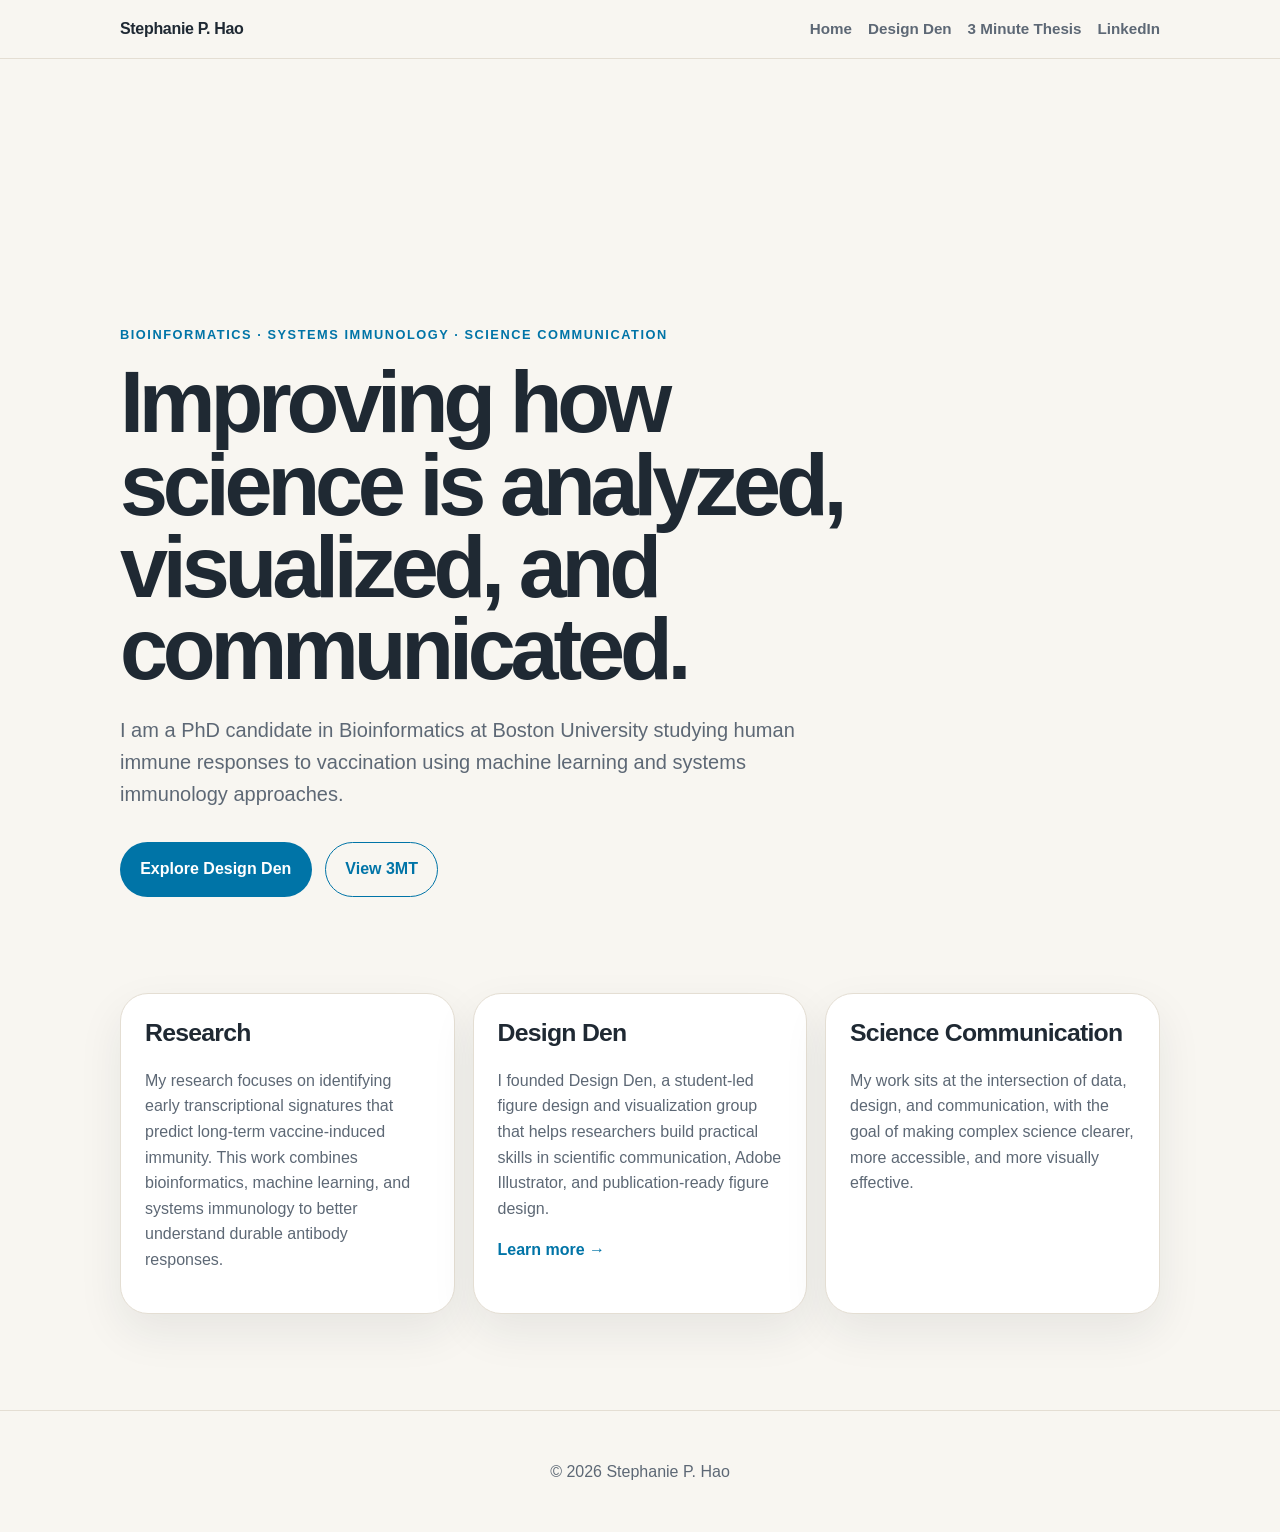
==== index.html @ fa337948 "Refactor hero section with video background" ====
<!DOCTYPE html>
<html lang="en">
<head>
  <meta charset="UTF-8" />
  <meta name="viewport" content="width=device-width, initial-scale=1.0" />

  <title>Stephanie P. Hao | Bioinformatics, Systems Immunology & Science Communication</title>
  <meta name="description" content="Stephanie P. Hao is a PhD candidate in Bioinformatics at Boston University studying vaccine responses using machine learning and systems immunology, with interests in scientific visualization and communication." />
  <meta name="keywords" content="Stephanie Hao, Boston University, bioinformatics, systems immunology, vaccine response, machine learning, science communication, Design Den" />

  <meta property="og:title" content="Stephanie P. Hao" />
  <meta property="og:description" content="Bioinformatics PhD candidate at Boston University working at the intersection of systems immunology, machine learning, vaccine response, and science communication." />
  <meta property="og:type" content="website" />

  <link rel="stylesheet" href="styles.css" />
</head>

<body>
  <header class="site-header">
    <nav class="nav">
      <a class="logo" href="index.html">Stephanie P. Hao</a>
      <div class="nav-links">
        <a href="index.html">Home</a>
        <a href="design-den.html">Design Den</a>
        <a href="3-minute-thesis.html">3 Minute Thesis</a>
        <a href="https://www.linkedin.com/in/stephaniehao/">LinkedIn</a>
      </div>
    </nav>
  </header>

  <main>
    <section class="hero hero-video">
      <div class="hero-background">
        <iframe
          src="https://www.youtube.com/embed/H7XopoUqUsY?autoplay=1&mute=1&loop=1&playlist=H7XopoUqUsY&controls=0&showinfo=0&rel=0"
          title="Design Den Video"
          frameborder="0"
          allow="autoplay; encrypted-media"
          allowfullscreen>
        </iframe>
      </div>
    
      <div class="hero-overlay"></div>
    
      <div class="hero-content">
        <p class="eyebrow">Bioinformatics · Systems Immunology · Science Communication</p>
    
        <h1>Improving how science is analyzed, visualized, and communicated.</h1>
    
        <p class="hero-text">
          I am a PhD candidate in Bioinformatics at Boston University studying human immune responses to vaccination using machine learning and systems immunology approaches.
        </p>
    
        <div class="button-row">
          <a class="button primary" href="design-den.html">Explore Design Den</a>
          <a class="button secondary" href="3-minute-thesis.html">View 3MT</a>
        </div>
      </div>
    </section>

    <section class="content-grid">
      <article class="card">
        <h2>Research</h2>
        <p>
          My research focuses on identifying early transcriptional signatures that predict long-term vaccine-induced immunity.
          This work combines bioinformatics, machine learning, and systems immunology to better understand durable antibody responses.
        </p>
      </article>

      <article class="card">
        <h2>Design Den</h2>
        <p>
          I founded Design Den, a student-led figure design and visualization group that helps researchers build practical skills in scientific communication, Adobe Illustrator, and publication-ready figure design.
        </p>
        <a class="text-link" href="design-den.html">Learn more →</a>
      </article>

      <article class="card">
        <h2>Science Communication</h2>
        <p>
          My work sits at the intersection of data, design, and communication, with the goal of making complex science clearer, more accessible, and more visually effective.
        </p>
      </article>
    </section>
  </main>

  <footer>
    <p>© 2026 Stephanie P. Hao</p>
  </footer>
</body>
</html>
---- styles.css ----
/* Stephanie P. Hao GitHub Pages Site */

:root {
  --bg: #f8f6f1;
  --surface: #ffffff;
  --text: #1f2933;
  --muted: #5d6875;
  --accent: #0074a7;
  --accent-dark: #005b83;
  --border: #e4ded3;
  --soft: #e6f4f1;
  --shadow: 0 18px 45px rgba(31, 41, 51, 0.08);
}

* {
  box-sizing: border-box;
}

body {
  margin: 0;
  font-family: Inter, -apple-system, BlinkMacSystemFont, "Segoe UI", sans-serif;
  background: var(--bg);
  color: var(--text);
  line-height: 1.6;
}

.site-header {
  background: rgba(248, 246, 241, 0.92);
  backdrop-filter: blur(14px);
  border-bottom: 1px solid var(--border);
  position: sticky;
  top: 0;
  z-index: 10;
}

.nav {
  max-width: 1080px;
  margin: 0 auto;
  padding: 1rem 1.25rem;
  display: flex;
  align-items: center;
  justify-content: space-between;
  gap: 1.5rem;
}

.logo {
  font-weight: 800;
  color: var(--text);
  text-decoration: none;
  letter-spacing: -0.02em;
}

.nav-links {
  display: flex;
  gap: 1rem;
  flex-wrap: wrap;
}

.nav-links a {
  color: var(--muted);
  text-decoration: none;
  font-weight: 600;
  font-size: 0.95rem;
}

.nav-links a:hover {
  color: var(--accent);
}

main {
  max-width: 1080px;
  margin: 0 auto;
  padding: 0 1.25rem 4rem;
}

.hero,
.page-hero {
  padding: 6rem 0 4rem;
}

.hero {
  max-width: 840px;
}

.page-hero {
  max-width: 780px;
}

.eyebrow {
  color: var(--accent);
  text-transform: uppercase;
  letter-spacing: 0.12em;
  font-weight: 800;
  font-size: 0.8rem;
  margin-bottom: 1rem;
}

h1 {
  font-size: clamp(2.6rem, 7vw, 5.4rem);
  line-height: 0.95;
  letter-spacing: -0.06em;
  margin: 0 0 1.5rem;
}

h2 {
  font-size: 1.55rem;
  letter-spacing: -0.03em;
  line-height: 1.2;
  margin-top: 0;
}

.hero-text {
  color: var(--muted);
  font-size: 1.25rem;
  max-width: 700px;
}

.button-row {
  display: flex;
  flex-wrap: wrap;
  gap: 0.85rem;
  margin-top: 2rem;
}

.button {
  display: inline-block;
  text-decoration: none;
  border-radius: 999px;
  padding: 0.85rem 1.2rem;
  font-weight: 800;
  border: 1px solid transparent;
}

.button.primary {
  color: white;
  background: var(--accent);
}

.button.primary:hover {
  background: var(--accent-dark);
}

.button.secondary {
  color: var(--accent);
  border-color: var(--accent);
  background: transparent;
}

.button.secondary:hover {
  background: var(--soft);
}

.text-link {
  color: var(--accent);
  font-weight: 800;
  text-decoration: none;
}

.content-grid {
  display: grid;
  grid-template-columns: repeat(3, 1fr);
  gap: 1.1rem;
  margin: 2rem 0;
}

.card,
.content-section {
  background: var(--surface);
  border: 1px solid var(--border);
  border-radius: 28px;
  box-shadow: var(--shadow);
}

.card {
  padding: 1.5rem;
}

.card p,
.content-section p {
  color: var(--muted);
}

.content-section {
  padding: 2rem;
  margin: 1.25rem 0;
}

.highlight {
  background: var(--soft);
}

footer {
  border-top: 1px solid var(--border);
  color: var(--muted);
  text-align: center;
  padding: 2rem 1rem;
}

@media (max-width: 760px) {
  .nav {
    align-items: flex-start;
    flex-direction: column;
  }

  .content-grid {
    grid-template-columns: 1fr;
  }

  .hero,
  .page-hero {
    padding-top: 4rem;
  }
}
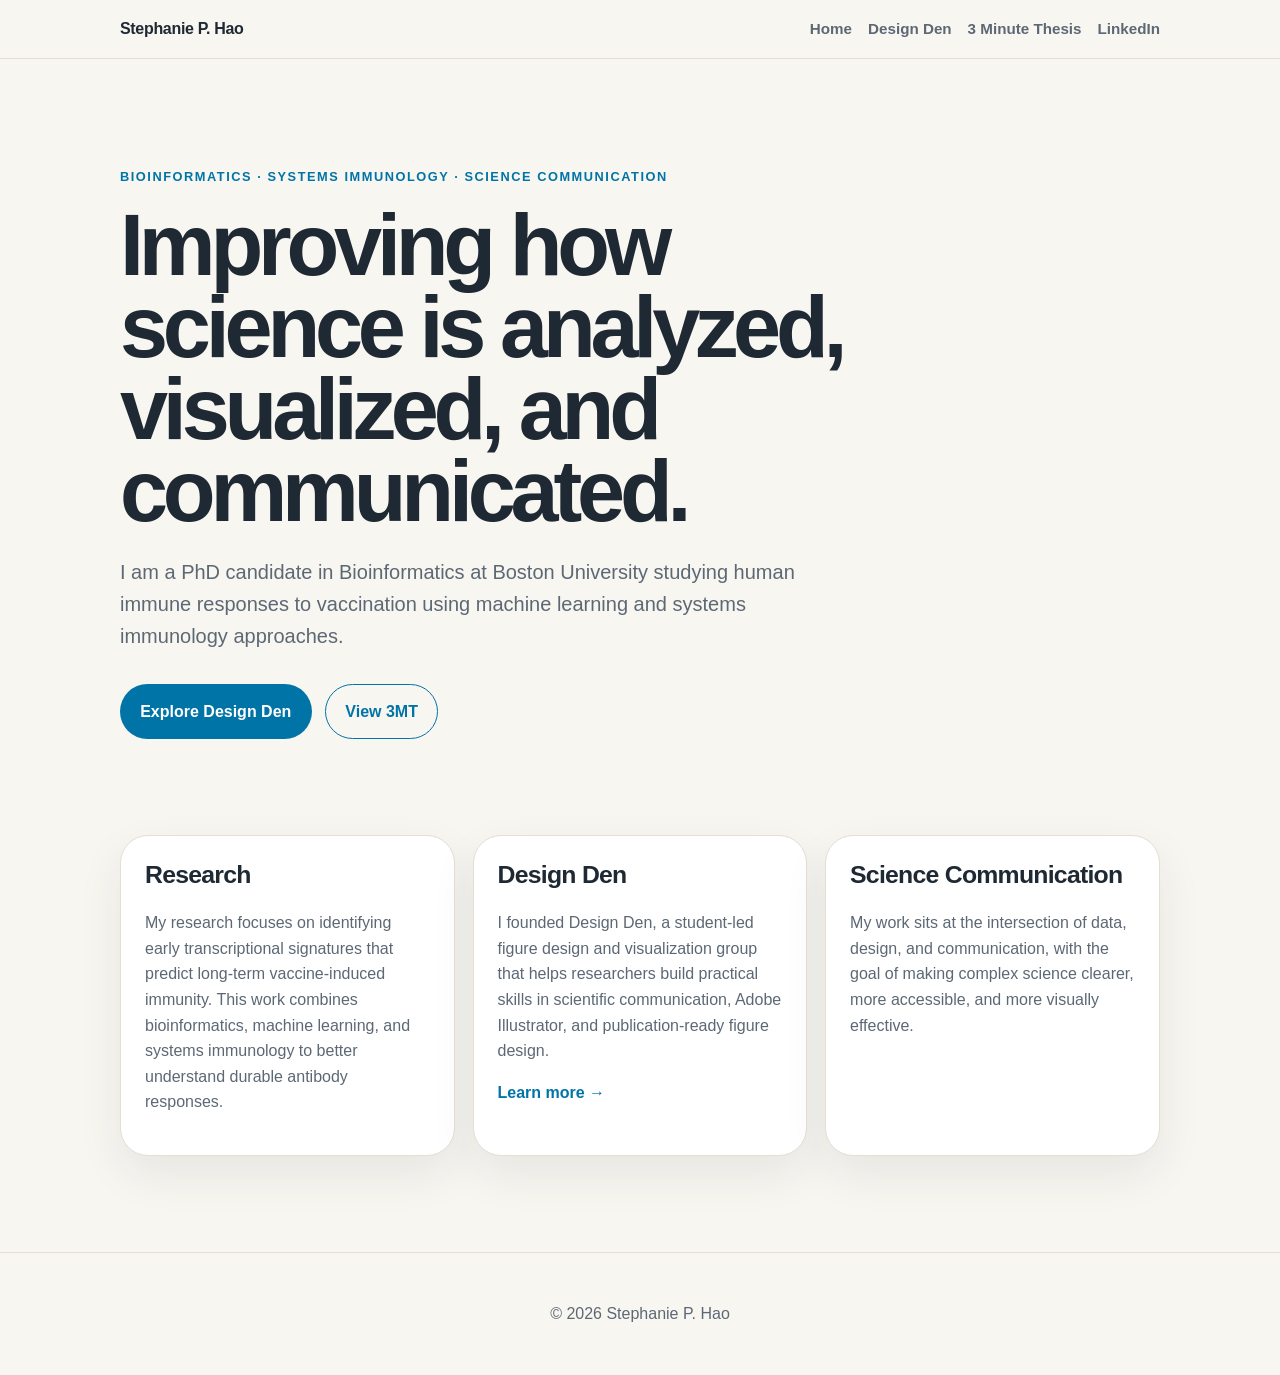
==== commit d142cc6c: "Replace hero content" ====
--- a/index.html
+++ b/index.html
@@ -29,32 +29,18 @@
   </header>
 
   <main>
-    <section class="hero hero-video">
-      <div class="hero-background">
-        <iframe
-          src="https://www.youtube.com/embed/H7XopoUqUsY?autoplay=1&mute=1&loop=1&playlist=H7XopoUqUsY&controls=0&showinfo=0&rel=0"
-          title="Design Den Video"
-          frameborder="0"
-          allow="autoplay; encrypted-media"
-          allowfullscreen>
-        </iframe>
-      </div>
-    
-      <div class="hero-overlay"></div>
-    
-      <div class="hero-content">
-        <p class="eyebrow">Bioinformatics · Systems Immunology · Science Communication</p>
-    
-        <h1>Improving how science is analyzed, visualized, and communicated.</h1>
-    
-        <p class="hero-text">
-          I am a PhD candidate in Bioinformatics at Boston University studying human immune responses to vaccination using machine learning and systems immunology approaches.
-        </p>
-    
-        <div class="button-row">
-          <a class="button primary" href="design-den.html">Explore Design Den</a>
-          <a class="button secondary" href="3-minute-thesis.html">View 3MT</a>
-        </div>
+    <section class="hero">
+      <p class="eyebrow">Bioinformatics · Systems Immunology · Science Communication</p>
+  
+      <h1>Improving how science is analyzed, visualized, and communicated.</h1>
+  
+      <p class="hero-text">
+        I am a PhD candidate in Bioinformatics at Boston University studying human immune responses to vaccination using machine learning and systems immunology approaches.
+      </p>
+  
+      <div class="button-row">
+        <a class="button primary" href="design-den.html">Explore Design Den</a>
+        <a class="button secondary" href="3-minute-thesis.html">View 3MT</a>
       </div>
     </section>
 
--- a/styles.css
+++ b/styles.css
@@ -211,3 +211,46 @@
     padding-top: 4rem;
   }
 }
+
+.hero-video {
+  position: relative;
+  min-height: 80vh;
+  overflow: hidden;
+  border-radius: 32px;
+  margin-top: 2rem;
+}
+
+.hero-background {
+  position: absolute;
+  inset: 0;
+}
+
+.hero-background iframe {
+  position: absolute;
+  top: 50%;
+  left: 50%;
+  width: 177.78vh;
+  height: 56.25vw;
+  min-width: 100%;
+  min-height: 100%;
+  transform: translate(-50%, -50%);
+  pointer-events: none;
+}
+
+.hero-overlay {
+  position: absolute;
+  inset: 0;
+  background: rgba(0, 0, 0, 0.45);
+}
+
+.hero-content {
+  position: relative;
+  z-index: 2;
+  color: white;
+  padding: 6rem 3rem;
+}
+
+.hero-content .eyebrow,
+.hero-content .hero-text {
+  color: rgba(255,255,255,0.9);
+}
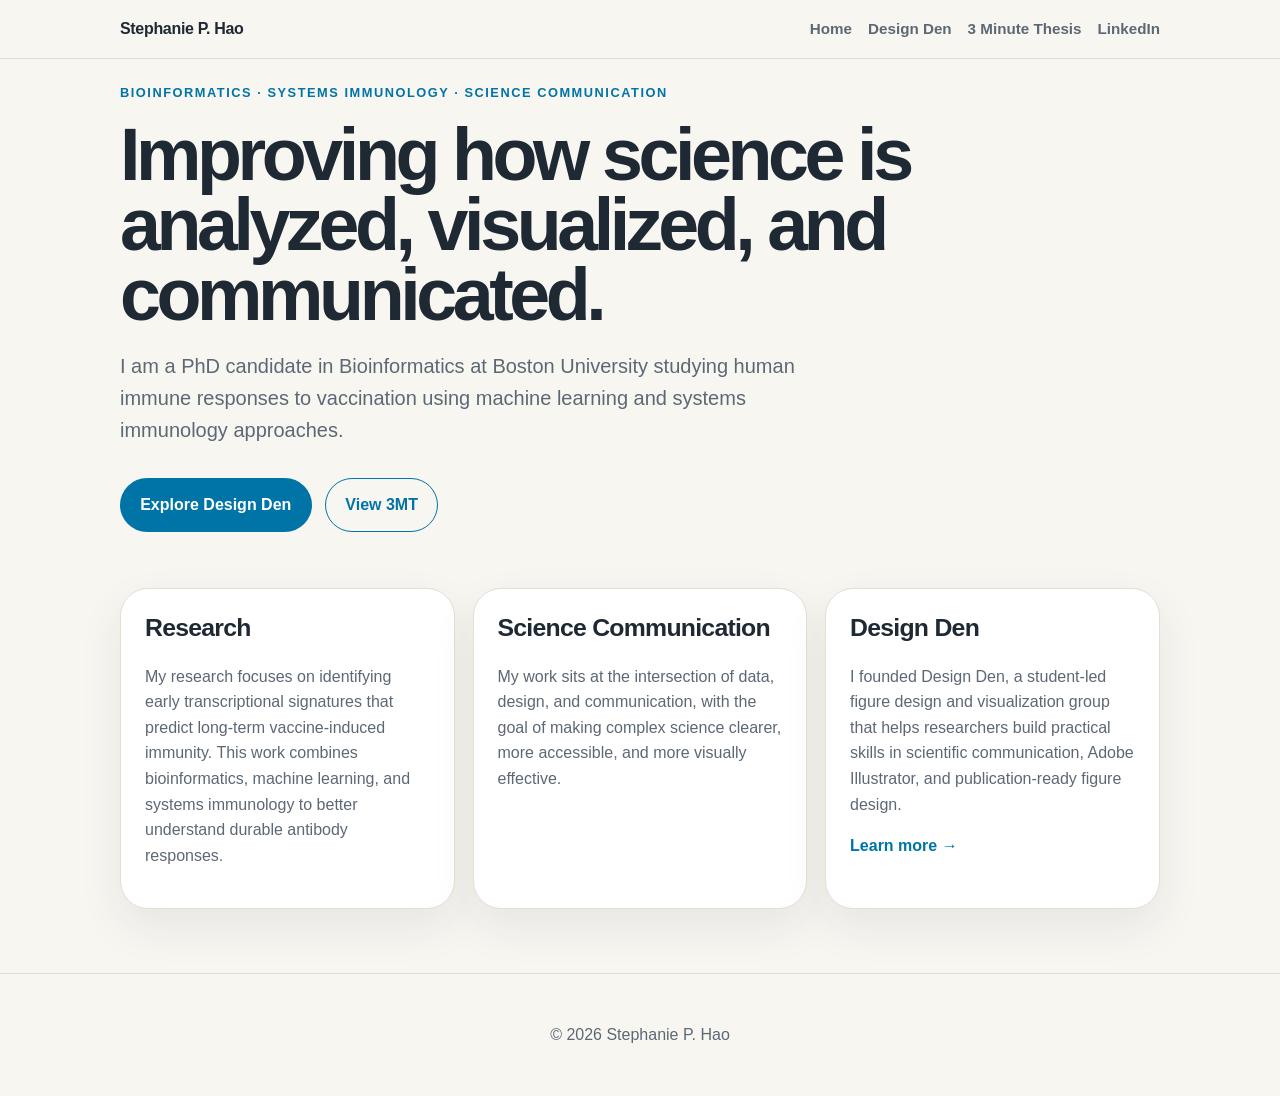
==== commit 999483ee: "Swap content of Design Den and Science Communication" ====
--- a/index.html
+++ b/index.html
@@ -54,19 +54,20 @@
       </article>
 
       <article class="card">
+        <h2>Science Communication</h2>
+        <p>
+          My work sits at the intersection of data, design, and communication, with the goal of making complex science clearer, more accessible, and more visually effective.
+        </p>
+      </article>
+      
+      <article class="card">
         <h2>Design Den</h2>
         <p>
           I founded Design Den, a student-led figure design and visualization group that helps researchers build practical skills in scientific communication, Adobe Illustrator, and publication-ready figure design.
         </p>
         <a class="text-link" href="design-den.html">Learn more →</a>
       </article>
-
-      <article class="card">
-        <h2>Science Communication</h2>
-        <p>
-          My work sits at the intersection of data, design, and communication, with the goal of making complex science clearer, more accessible, and more visually effective.
-        </p>
-      </article>
+      
     </section>
   </main>
 
--- a/styles.css
+++ b/styles.css
@@ -70,12 +70,12 @@
 main {
   max-width: 1080px;
   margin: 0 auto;
-  padding: 0 1.25rem 4rem;
+  padding: 0 1.25rem 2rem;
 }
 
 .hero,
 .page-hero {
-  padding: 6rem 0 4rem;
+  padding: 0.75rem 0 1.5rem;
 }
 
 .hero {
@@ -96,10 +96,10 @@
 }
 
 h1 {
-  font-size: clamp(2.6rem, 7vw, 5.4rem);
+  font-size: clamp(2.4rem, 6vw, 4.6rem);
   line-height: 0.95;
   letter-spacing: -0.06em;
-  margin: 0 0 1.5rem;
+  margin: 0 0 1.25rem;
 }
 
 h2 {
@@ -208,49 +208,66 @@
 
   .hero,
   .page-hero {
-    padding-top: 4rem;
-  }
-}
-
-.hero-video {
-  position: relative;
-  min-height: 80vh;
+    padding-bottom: 1rem;
+  }
+}
+
+.design-den-hero {
+  display: grid;
+  grid-template-columns: 1fr 1fr;
+  gap: 3rem;
+}
+
+/* Design Den decorative video */
+.design-video {
+  width: 100%;
+  max-width: 850px;
+  margin: 0 auto;
+  aspect-ratio: 16 / 9;
   overflow: hidden;
-  border-radius: 32px;
-  margin-top: 2rem;
-}
-
-.hero-background {
-  position: absolute;
-  inset: 0;
-}
-
-.hero-background iframe {
-  position: absolute;
-  top: 50%;
-  left: 50%;
-  width: 177.78vh;
-  height: 56.25vw;
-  min-width: 100%;
-  min-height: 100%;
-  transform: translate(-50%, -50%);
+  border-radius: 24px;
+  box-shadow: var(--shadow);
+}
+
+.design-video iframe {
+  width: 100%;
+  height: 100%;
+  border: 0;
   pointer-events: none;
 }
 
-.hero-overlay {
-  position: absolute;
-  inset: 0;
-  background: rgba(0, 0, 0, 0.45);
-}
-
-.hero-content {
-  position: relative;
-  z-index: 2;
-  color: white;
-  padding: 6rem 3rem;
-}
-
-.hero-content .eyebrow,
-.hero-content .hero-text {
-  color: rgba(255,255,255,0.9);
-}
+/* 3MT playable video */
+.talk-video {
+  width: 100%;
+  max-width: 900px;
+  margin: 1rem auto 2rem;
+  aspect-ratio: 16 / 9;
+  overflow: hidden;
+  border-radius: 24px;
+  box-shadow: var(--shadow);
+}
+
+.talk-video iframe {
+  width: 100%;
+  height: 100%;
+  border: 0;
+}
+
+@media (max-width: 900px) {
+  .design-den-hero {
+    grid-template-columns: 1fr;
+  }
+}
+
+.design-logo-container {
+  display: flex;
+  justify-content: center;
+  align-items: center;
+}
+
+.design-den-logo {
+  width: 100%;
+  max-width: 250px;
+  height: auto;
+  display: block;
+}
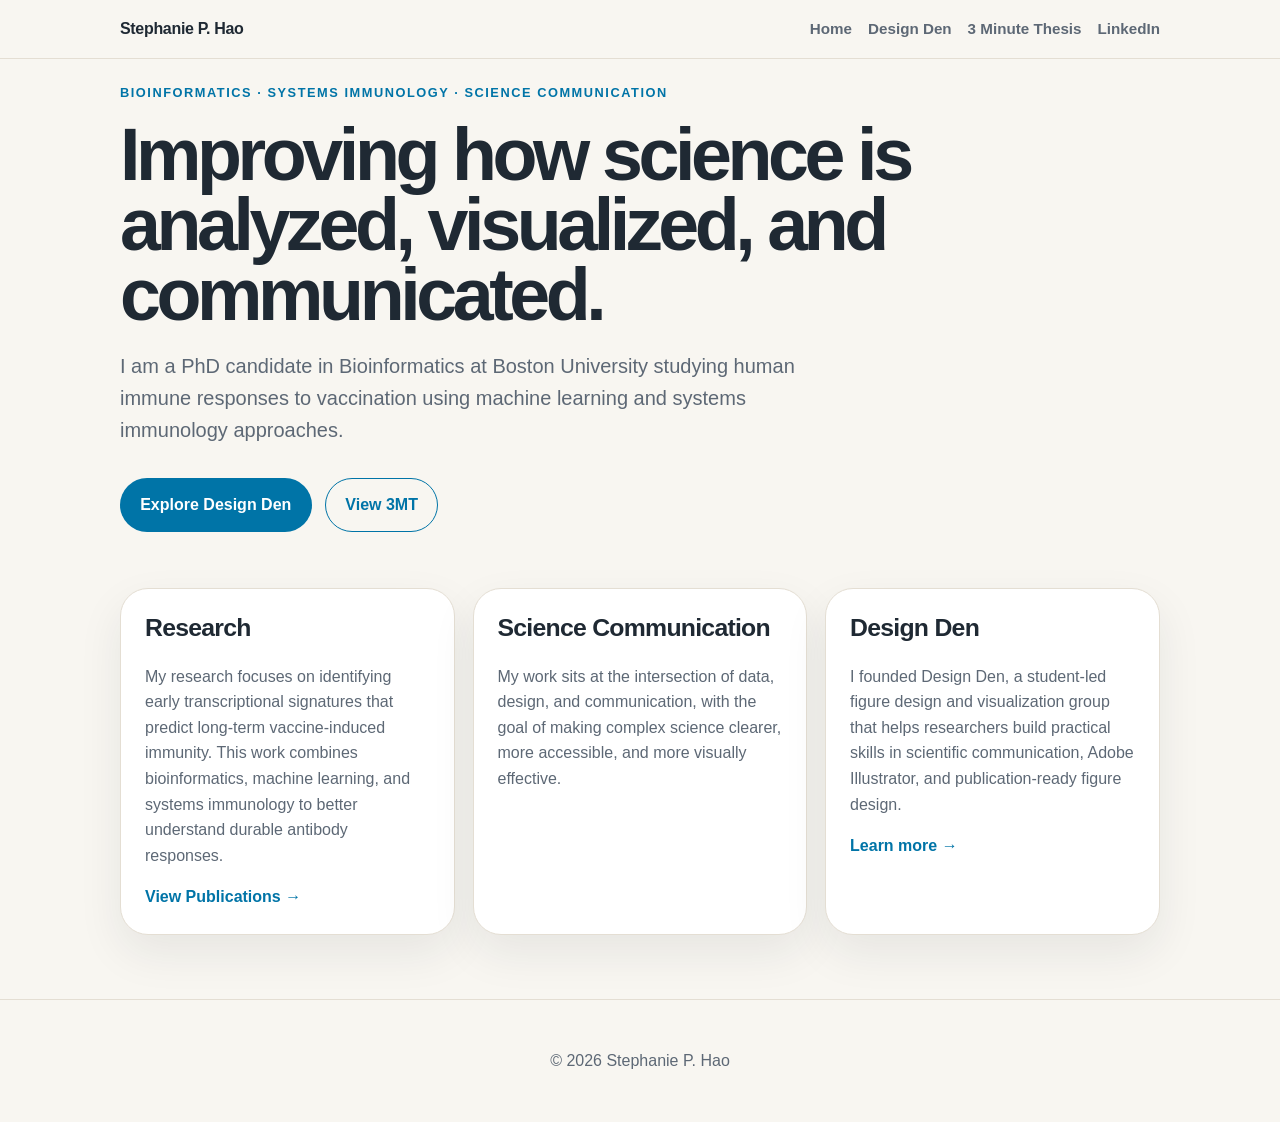
==== commit d87359b8: "Add link to view publications in index.html" ====
--- a/index.html
+++ b/index.html
@@ -51,6 +51,11 @@
           My research focuses on identifying early transcriptional signatures that predict long-term vaccine-induced immunity.
           This work combines bioinformatics, machine learning, and systems immunology to better understand durable antibody responses.
         </p>
+        <a class="text-link"
+           href="https://scholar.google.com/citations?user=MOCUkEkAAAAJ&hl=en"
+           target="_blank">
+          View Publications →
+        </a>
       </article>
 
       <article class="card">
--- a/styles.css
+++ b/styles.css
@@ -84,6 +84,7 @@
 
 .page-hero {
   max-width: 780px;
+  padding: 1rem 0 0;
 }
 
 .eyebrow {
@@ -239,8 +240,8 @@
 /* 3MT playable video */
 .talk-video {
   width: 100%;
-  max-width: 900px;
-  margin: 1rem auto 2rem;
+  max-width: 700px;
+  margin: 0 auto 1rem;
   aspect-ratio: 16 / 9;
   overflow: hidden;
   border-radius: 24px;
@@ -253,7 +254,7 @@
   border: 0;
 }
 
-@media (max-width: 900px) {
+@media (max-width: 700px) {
   .design-den-hero {
     grid-template-columns: 1fr;
   }
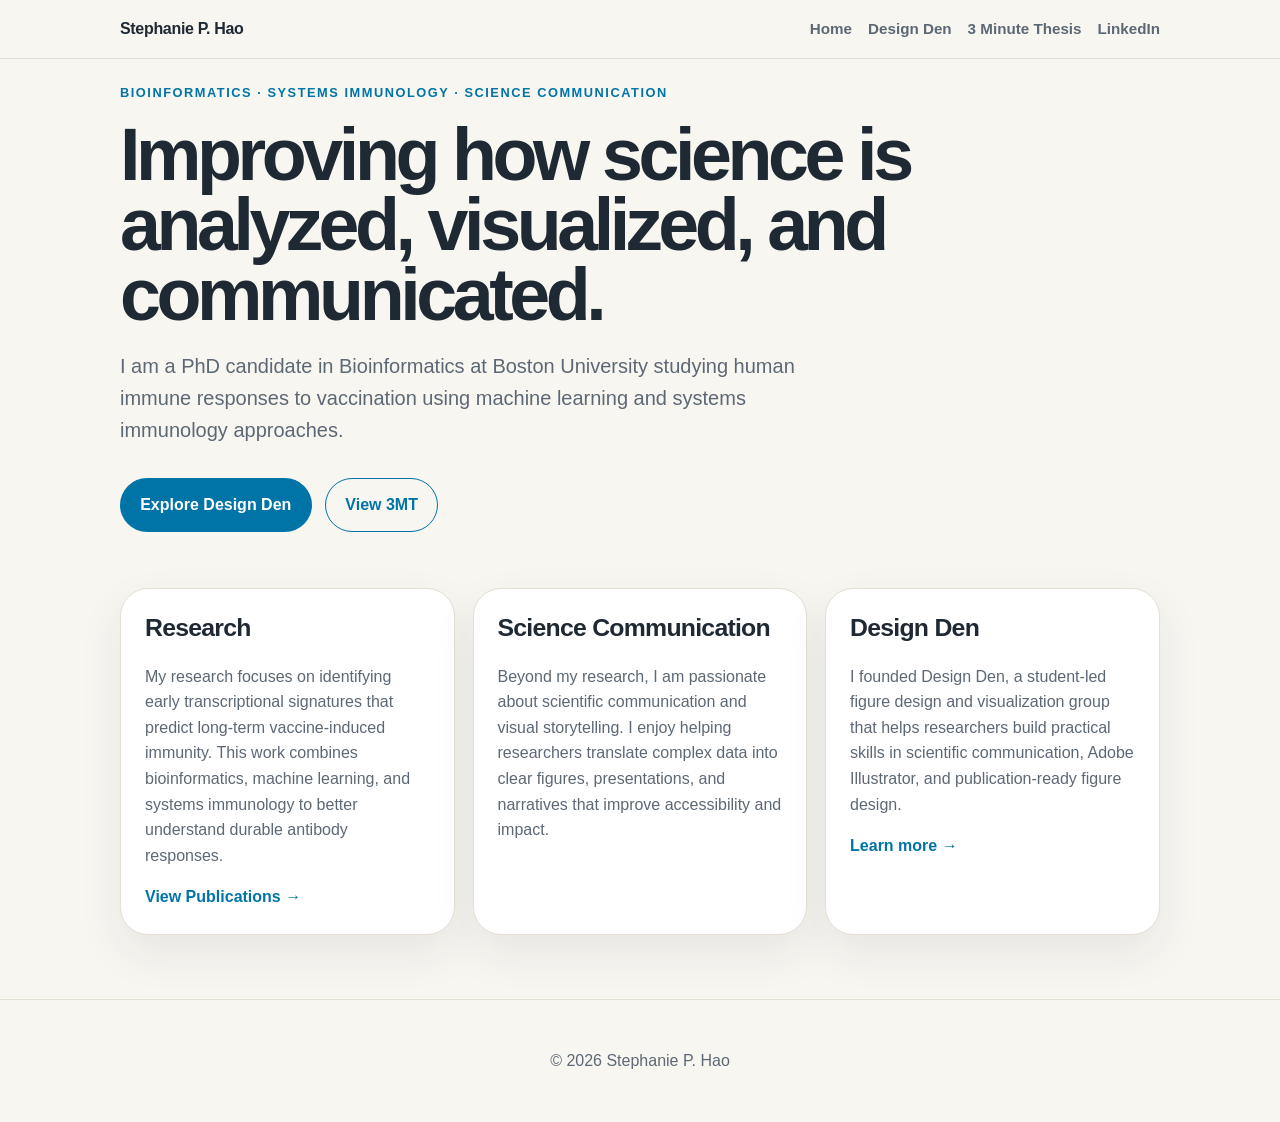
==== commit 22f54619: "Revise paragraph on science communication" ====
--- a/index.html
+++ b/index.html
@@ -1,6 +1,7 @@
 <!DOCTYPE html>
 <html lang="en">
 <head>
+  <meta name="google-site-verification" content="5QkmLsEbV8OtsdrtYgRi1KdTruvV1LjoNSKECFP1X7E" />
   <meta charset="UTF-8" />
   <meta name="viewport" content="width=device-width, initial-scale=1.0" />
 
@@ -61,7 +62,7 @@
       <article class="card">
         <h2>Science Communication</h2>
         <p>
-          My work sits at the intersection of data, design, and communication, with the goal of making complex science clearer, more accessible, and more visually effective.
+          Beyond my research, I am passionate about scientific communication and visual storytelling. I enjoy helping researchers translate complex data into clear figures, presentations, and narratives that improve accessibility and impact.
         </p>
       </article>
       
--- a/styles.css
+++ b/styles.css
@@ -217,6 +217,7 @@
   display: grid;
   grid-template-columns: 1fr 1fr;
   gap: 3rem;
+  padding-top: 1rem;
 }
 
 /* Design Den decorative video */
@@ -272,3 +273,22 @@
   height: auto;
   display: block;
 }
+
+.calendar-container {
+  margin: 2rem auto 0;
+  width: 70%;
+  height: 425px;
+  border-radius: 16px;
+  overflow: hidden;
+  background: white;
+}
+
+.calendar-container iframe {
+  width: 100%;
+  height: 100%;
+  border: 0;
+}
+
+.calendar-button-row {
+  margin-top: 1.5rem;
+}
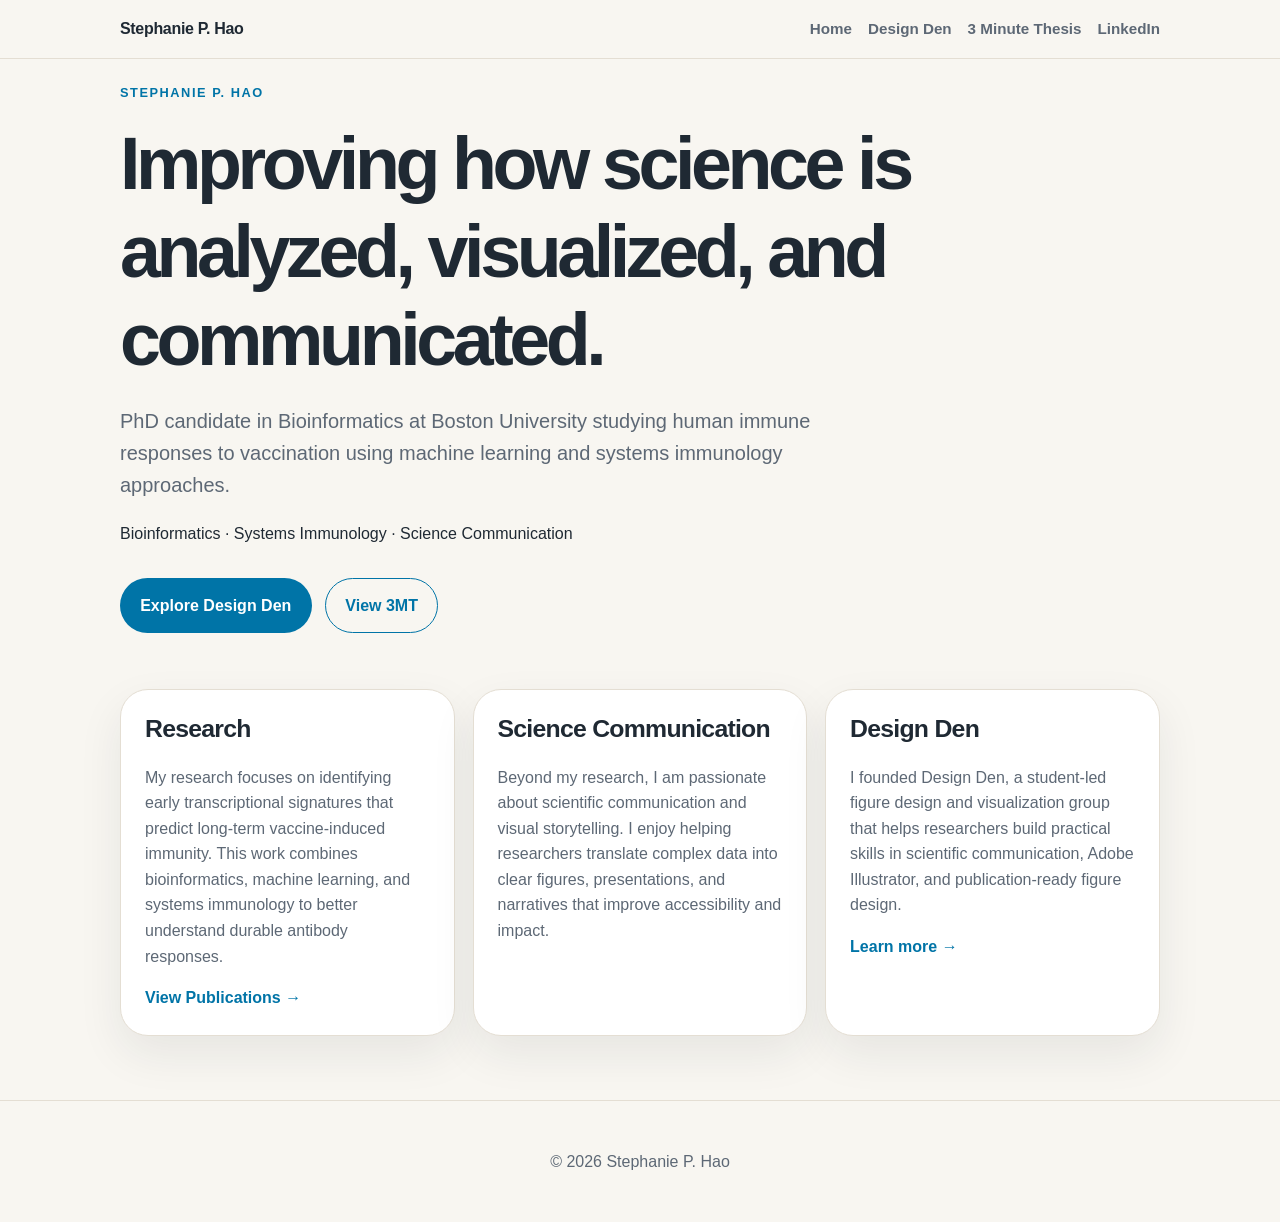
==== commit 7550b1c7: "Revise hero section with new text and subtext Updated personal information and added a subtext parag" ====
--- a/index.html
+++ b/index.html
@@ -31,12 +31,16 @@
 
   <main>
     <section class="hero">
-      <p class="eyebrow">Bioinformatics · Systems Immunology · Science Communication</p>
+      <p class="eyebrow">Stephanie P. Hao</p>
   
       <h1>Improving how science is analyzed, visualized, and communicated.</h1>
   
       <p class="hero-text">
-        I am a PhD candidate in Bioinformatics at Boston University studying human immune responses to vaccination using machine learning and systems immunology approaches.
+        PhD candidate in Bioinformatics at Boston University studying human immune responses to vaccination using machine learning and systems immunology approaches.
+      </p>
+  
+      <p class="hero-subtext">
+        Bioinformatics · Systems Immunology · Science Communication
       </p>
   
       <div class="button-row">
--- a/styles.css
+++ b/styles.css
@@ -98,7 +98,7 @@
 
 h1 {
   font-size: clamp(2.4rem, 6vw, 4.6rem);
-  line-height: 0.95;
+  line-height: 1.2;
   letter-spacing: -0.06em;
   margin: 0 0 1.25rem;
 }
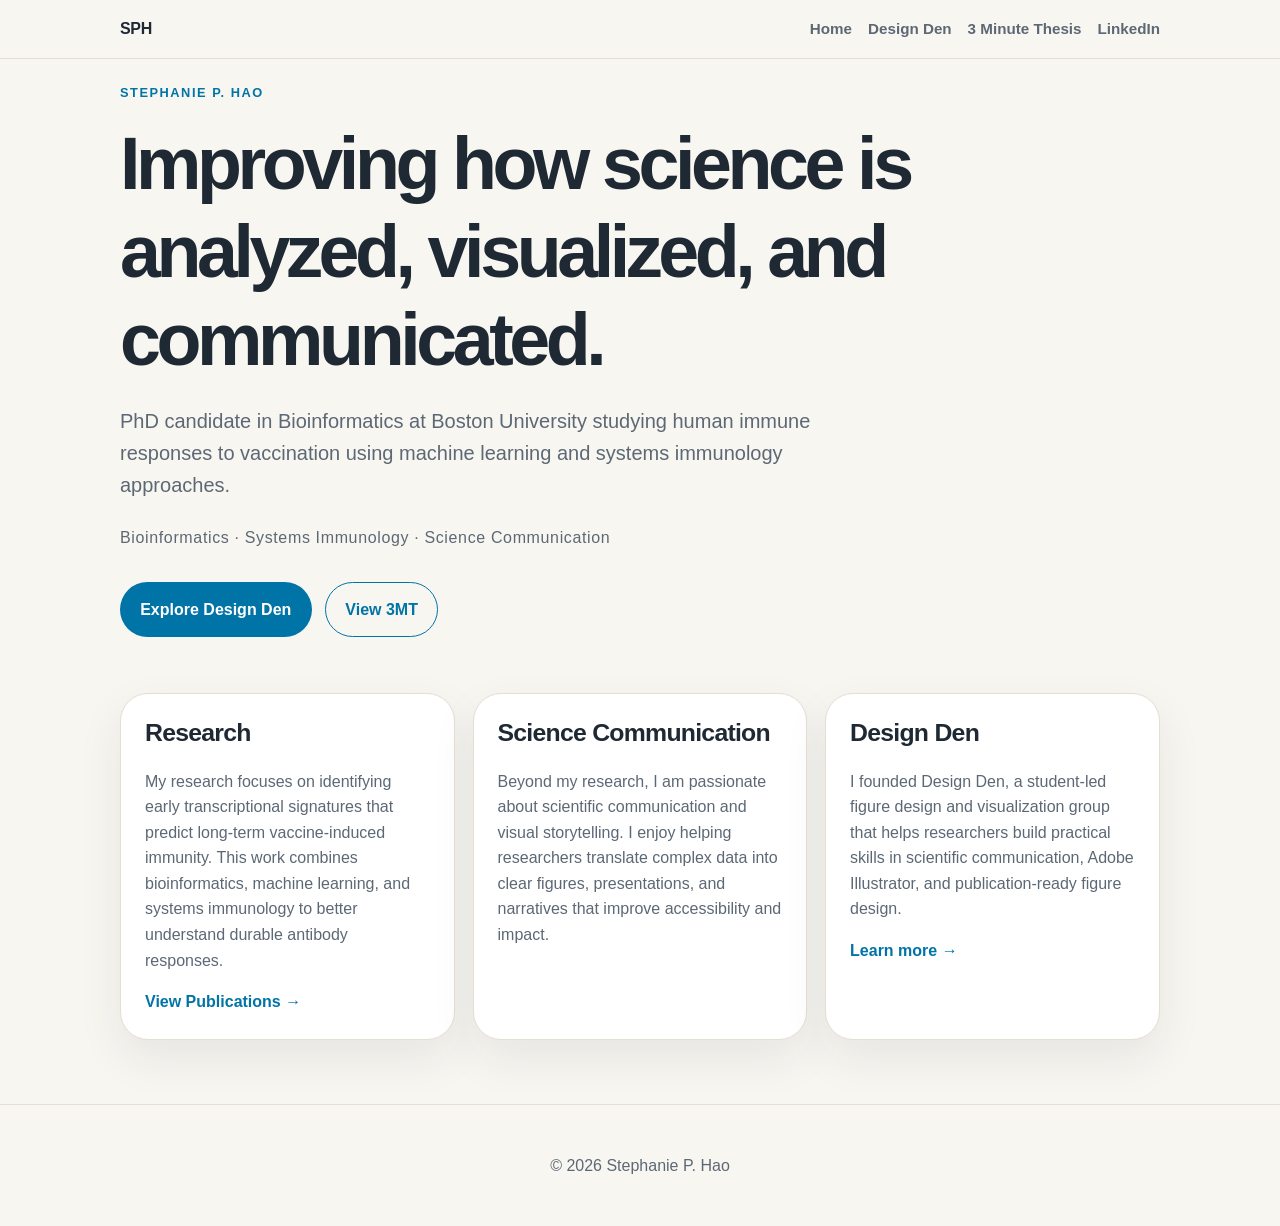
==== commit 28eb5e84: "Update logo text from 'Stephanie P. Hao' to 'SPH'" ====
--- a/index.html
+++ b/index.html
@@ -19,7 +19,7 @@
 <body>
   <header class="site-header">
     <nav class="nav">
-      <a class="logo" href="index.html">Stephanie P. Hao</a>
+      <a class="logo" href="index.html">SPH</a>
       <div class="nav-links">
         <a href="index.html">Home</a>
         <a href="design-den.html">Design Den</a>
--- a/styles.css
+++ b/styles.css
@@ -116,6 +116,13 @@
   max-width: 700px;
 }
 
+.hero-subtext {
+  color: var(--muted);
+  font-size: 1rem;
+  margin-top: 1.5rem;
+  letter-spacing: 0.04em;
+}
+
 .button-row {
   display: flex;
   flex-wrap: wrap;
